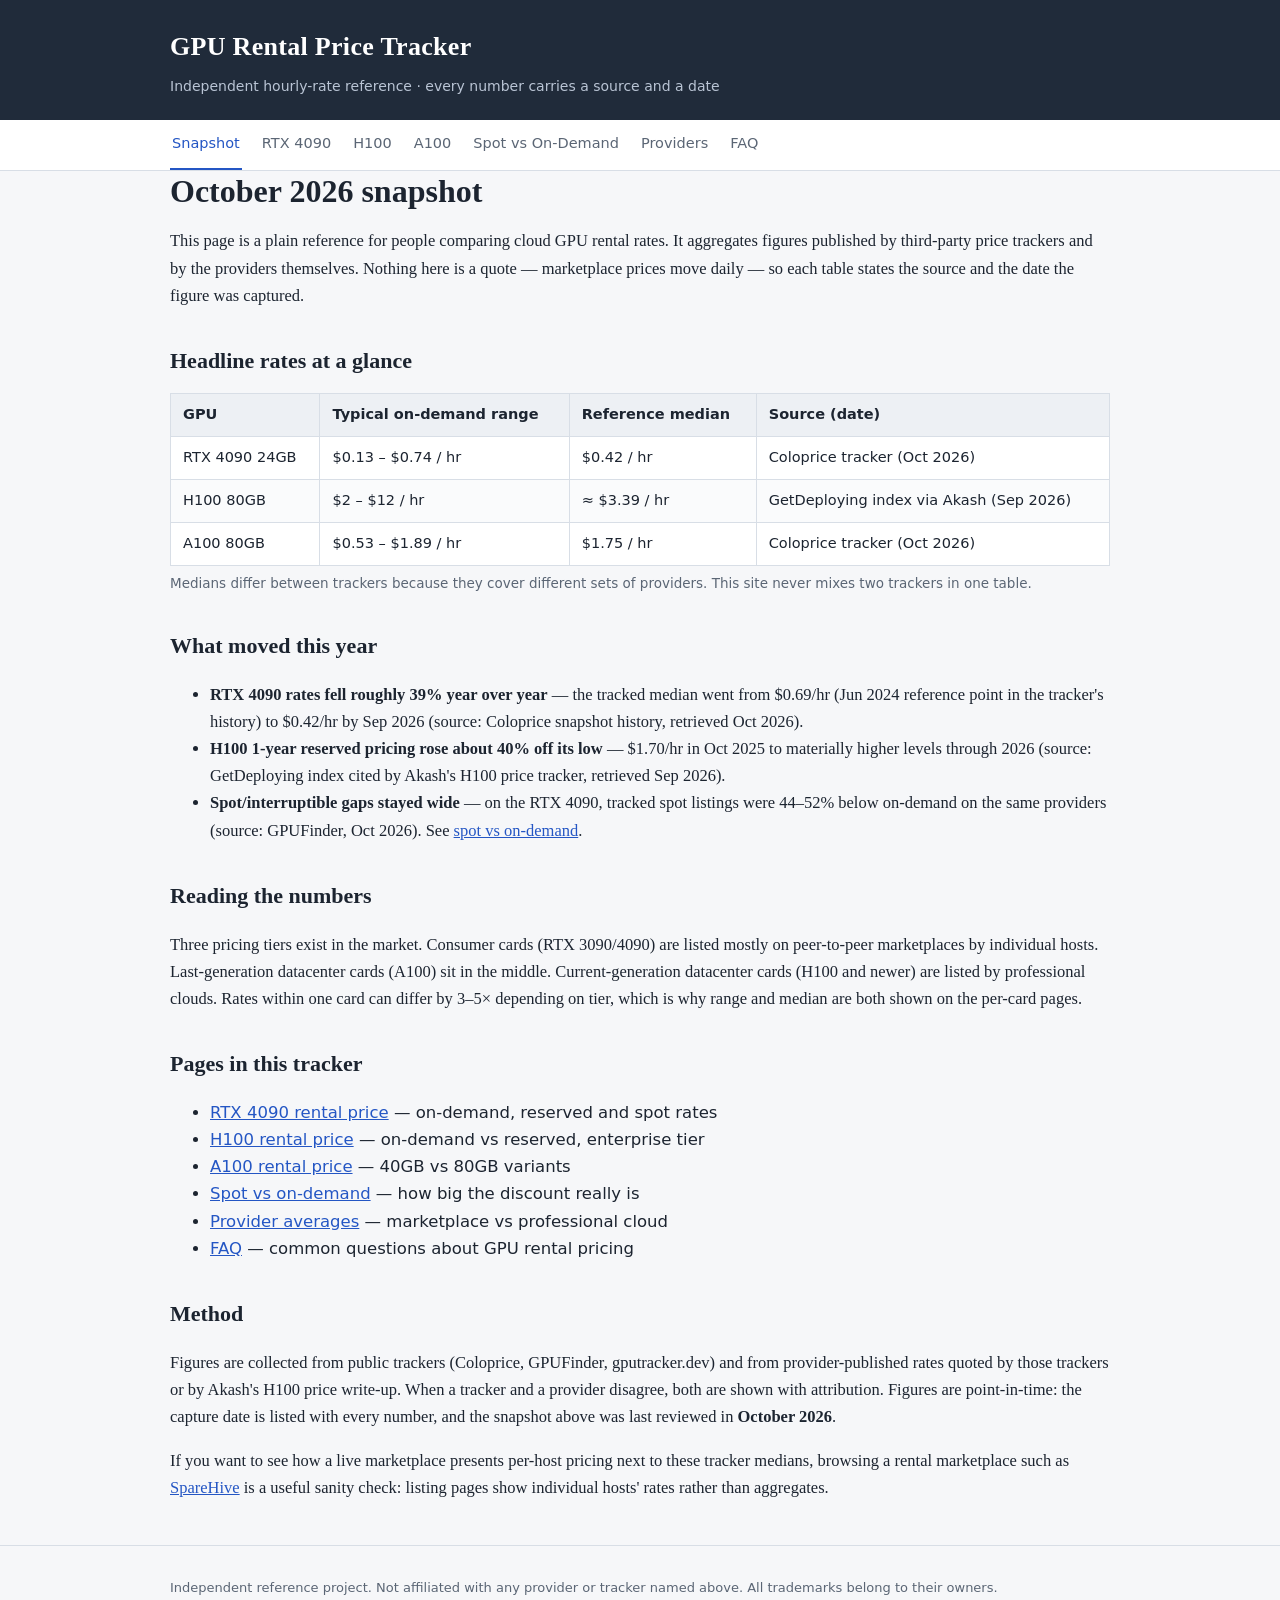
==== index.html @ 5a8f3faf "GPU rental price tracker: initial 7-page reference (Oct 2026 snapshot)" ====
<!DOCTYPE html>
<html lang="en">
<head>
<meta charset="utf-8">
<meta name="viewport" content="width=device-width, initial-scale=1">
<title>GPU Rental Price Tracker — Hourly Rates for H100, A100, RTX 4090</title>
<meta name="description" content="Independent tracker for cloud GPU rental prices: RTX 4090, H100 and A100 hourly rates, spot vs on-demand gaps, and provider averages, with sources and dates for every number.">
<link rel="canonical" href="https://richardxu001.github.io/gpu-price-tracker/">
<meta property="og:title" content="GPU Rental Price Tracker">
<meta property="og:description" content="Hourly rental rates for H100, A100 and RTX 4090 across cloud providers, with sources and dates for every figure.">
<link rel="stylesheet" href="style.css">
</head>
<body>
<header class="site-header">
  <div class="wrap">
    <p class="site-name">GPU Rental Price Tracker</p>
    <p class="tagline">Independent hourly-rate reference · every number carries a source and a date</p>
  </div>
</header>
<nav class="site-nav">
  <div class="wrap">
    <a href="index.html" aria-current="page">Snapshot</a>
    <a href="rtx-4090-price.html">RTX 4090</a>
    <a href="h100-price.html">H100</a>
    <a href="a100-price.html">A100</a>
    <a href="spot-vs-on-demand.html">Spot vs On-Demand</a>
    <a href="providers.html">Providers</a>
    <a href="faq.html">FAQ</a>
  </div>
</nav>

<main class="wrap">
  <h1>October 2026 snapshot</h1>
  <p>This page is a plain reference for people comparing cloud GPU rental rates. It aggregates figures
  published by third-party price trackers and by the providers themselves. Nothing here is a quote —
  marketplace prices move daily — so each table states the source and the date the figure was captured.</p>

  <h2>Headline rates at a glance</h2>
  <table>
    <thead><tr><th>GPU</th><th>Typical on-demand range</th><th>Reference median</th><th>Source (date)</th></tr></thead>
    <tbody>
      <tr><td>RTX 4090 24GB</td><td>$0.13 – $0.74 / hr</td><td>$0.42 / hr</td><td>Coloprice tracker (Oct 2026)</td></tr>
      <tr><td>H100 80GB</td><td>$2 – $12 / hr</td><td>≈ $3.39 / hr</td><td>GetDeploying index via Akash (Sep 2026)</td></tr>
      <tr><td>A100 80GB</td><td>$0.53 – $1.89 / hr</td><td>$1.75 / hr</td><td>Coloprice tracker (Oct 2026)</td></tr>
    </tbody>
  </table>
  <p class="note">Medians differ between trackers because they cover different sets of providers. This site
  never mixes two trackers in one table.</p>

  <h2>What moved this year</h2>
  <ul>
    <li><strong>RTX 4090 rates fell roughly 39% year over year</strong> — the tracked median went from $0.69/hr
      (Jun 2024 reference point in the tracker's history) to $0.42/hr by Sep 2026
      (source: Coloprice snapshot history, retrieved Oct 2026).</li>
    <li><strong>H100 1-year reserved pricing rose about 40% off its low</strong> — $1.70/hr in Oct 2025 to
      materially higher levels through 2026 (source: GetDeploying index cited by Akash's H100 price
      tracker, retrieved Sep 2026).</li>
    <li><strong>Spot/interruptible gaps stayed wide</strong> — on the RTX 4090, tracked spot listings were
      44–52% below on-demand on the same providers (source: GPUFinder, Oct 2026). See
      <a href="spot-vs-on-demand.html">spot vs on-demand</a>.</li>
  </ul>

  <h2>Reading the numbers</h2>
  <p>Three pricing tiers exist in the market. Consumer cards (RTX 3090/4090) are listed mostly on
  peer-to-peer marketplaces by individual hosts. Last-generation datacenter cards (A100) sit in the middle.
  Current-generation datacenter cards (H100 and newer) are listed by professional clouds. Rates within one
  card can differ by 3–5× depending on tier, which is why range and median are both shown on the
  per-card pages.</p>

  <h2>Pages in this tracker</h2>
  <ul class="page-list">
    <li><a href="rtx-4090-price.html">RTX 4090 rental price</a> — on-demand, reserved and spot rates</li>
    <li><a href="h100-price.html">H100 rental price</a> — on-demand vs reserved, enterprise tier</li>
    <li><a href="a100-price.html">A100 rental price</a> — 40GB vs 80GB variants</li>
    <li><a href="spot-vs-on-demand.html">Spot vs on-demand</a> — how big the discount really is</li>
    <li><a href="providers.html">Provider averages</a> — marketplace vs professional cloud</li>
    <li><a href="faq.html">FAQ</a> — common questions about GPU rental pricing</li>
  </ul>

  <h2>Method</h2>
  <p>Figures are collected from public trackers (Coloprice, GPUFinder, gputracker.dev) and from
  provider-published rates quoted by those trackers or by Akash's H100 price write-up. When a tracker and a
  provider disagree, both are shown with attribution. Figures are point-in-time: the capture date is listed
  with every number, and the snapshot above was last reviewed in <strong>October 2026</strong>.</p>
  <p>If you want to see how a live marketplace presents per-host pricing next to these tracker medians,
  browsing a rental marketplace such as <a href="https://sparehive.com/" rel="nofollow">SpareHive</a> is a
  useful sanity check: listing pages show individual hosts' rates rather than aggregates.</p>
</main>

<footer class="site-footer">
  <div class="wrap">
    <p>Independent reference project. Not affiliated with any provider or tracker named above.
    All trademarks belong to their owners.</p>
  </div>
</footer>
</body>
</html>
---- style.css ----
:root {
  --ink: #1c2430;
  --muted: #5b6675;
  --line: #d8dee6;
  --paper: #f6f7f9;
  --card: #ffffff;
  --head: #202b3a;
  --accent: #2456c4;
}
* { box-sizing: border-box; }
body {
  margin: 0;
  font-family: Georgia, "Times New Roman", serif;
  color: var(--ink);
  background: var(--paper);
  line-height: 1.65;
}
.wrap { max-width: 980px; margin: 0 auto; padding: 0 20px; }
.site-header { background: var(--head); color: #fff; padding: 26px 0 22px; }
.site-name { margin: 0; font-size: 26px; letter-spacing: .3px; font-weight: 700; }
.tagline { margin: 6px 0 0; color: #b9c4d4; font-size: 14px; font-family: system-ui, sans-serif; }
.site-nav {
  background: #fff; border-bottom: 1px solid var(--line);
  font-family: system-ui, sans-serif; font-size: 14.5px;
}
.site-nav .wrap { display: flex; flex-wrap: wrap; gap: 4px 18px; }
.site-nav a { display: block; padding: 12px 2px; color: var(--muted); text-decoration: none; border-bottom: 2px solid transparent; }
.site-nav a:hover { color: var(--accent); }
.site-nav a[aria-current="page"] { color: var(--accent); border-bottom-color: var(--accent); }
main { padding: 34px 20px 10px; }
h1 { font-size: 32px; line-height: 1.25; margin: 0 0 14px; }
h2 { font-size: 22px; margin: 34px 0 10px; }
h3 { font-size: 18px; margin: 26px 0 8px; }
p, li { font-size: 16.5px; }
a { color: var(--accent); }
table {
  width: 100%; border-collapse: collapse; margin: 14px 0 6px;
  background: var(--card); font-family: system-ui, sans-serif; font-size: 14.5px;
}
th, td { border: 1px solid var(--line); padding: 9px 12px; text-align: left; vertical-align: top; }
th { background: #edf0f4; font-weight: 600; }
tbody tr:nth-child(even) { background: #fafbfc; }
.note, .src {
  font-family: system-ui, sans-serif; font-size: 13.5px; color: var(--muted);
  margin: 6px 0 0;
}
.src { margin-bottom: 22px; }
.page-list { font-family: system-ui, sans-serif; }
.crumb { font-family: system-ui, sans-serif; font-size: 13.5px; margin: 0 0 18px; color: var(--muted); }
.crumb a { color: var(--muted); }
.site-footer { border-top: 1px solid var(--line); margin-top: 44px; padding: 18px 0 30px; }
.site-footer p { font-family: system-ui, sans-serif; font-size: 13px; color: var(--muted); }
@media (max-width: 640px) {
  table { display: block; overflow-x: auto; }
  h1 { font-size: 26px; }
}
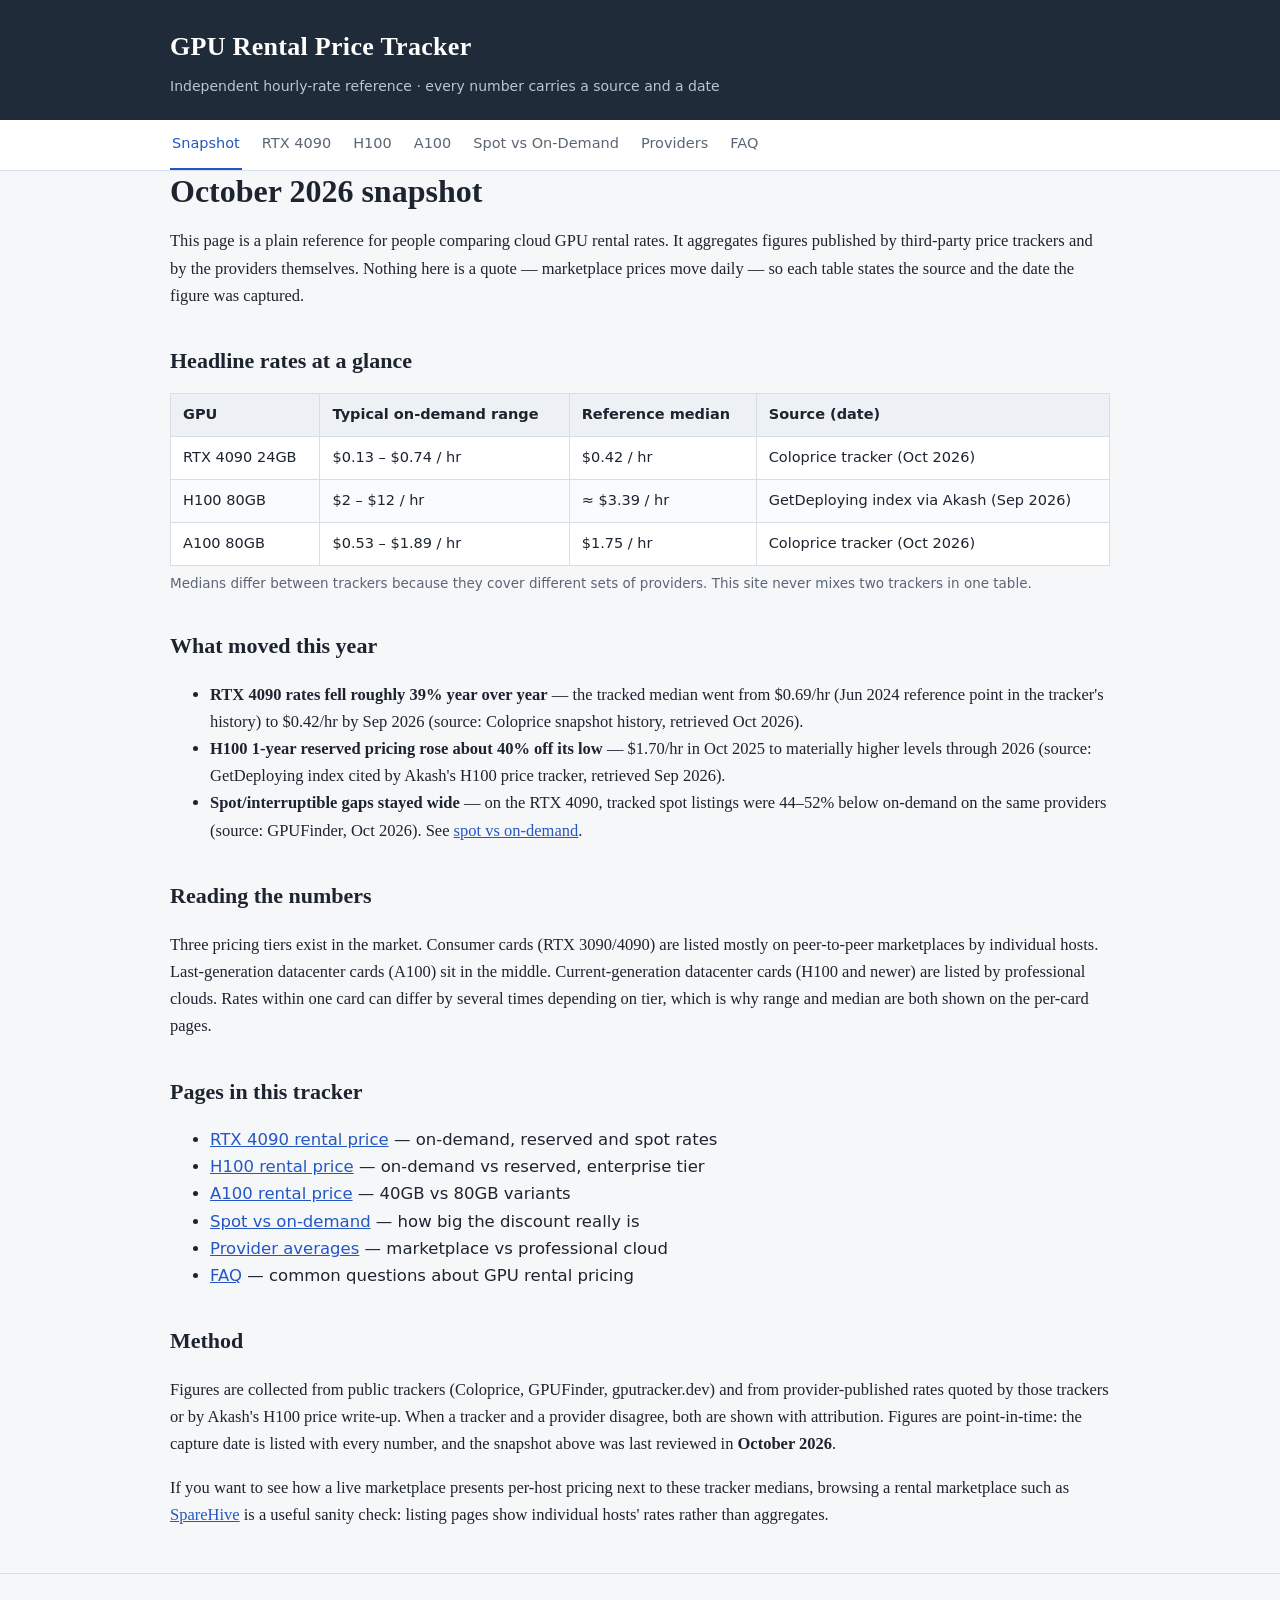
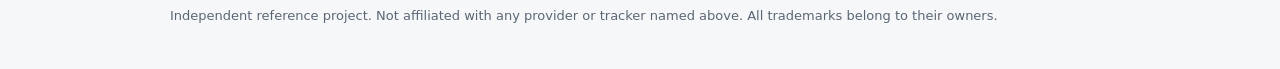
==== commit bb4de28f: "Fix source links, spot table sources, price-history typo" ====
--- a/index.html
+++ b/index.html
@@ -64,7 +64,7 @@
   <p>Three pricing tiers exist in the market. Consumer cards (RTX 3090/4090) are listed mostly on
   peer-to-peer marketplaces by individual hosts. Last-generation datacenter cards (A100) sit in the middle.
   Current-generation datacenter cards (H100 and newer) are listed by professional clouds. Rates within one
-  card can differ by 3–5× depending on tier, which is why range and median are both shown on the
+  card can differ by several times depending on tier, which is why range and median are both shown on the
   per-card pages.</p>
 
   <h2>Pages in this tracker</h2>
